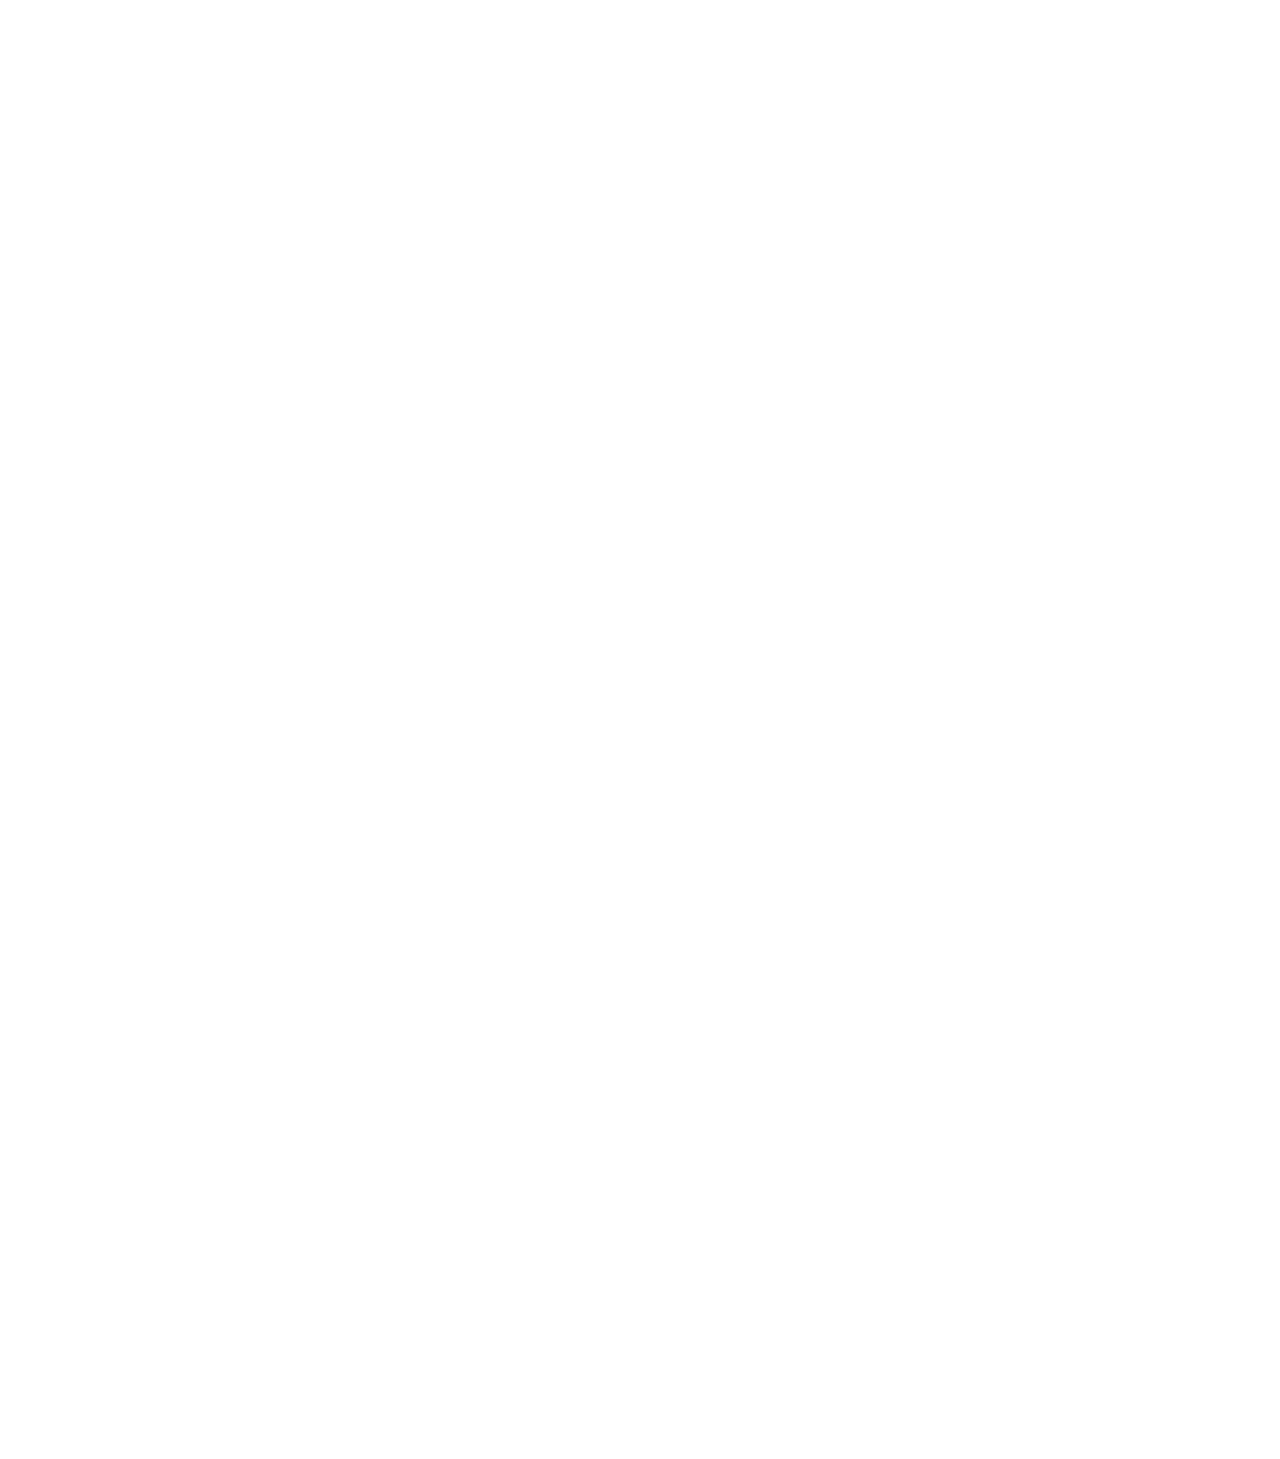
==== mentions-legales.html @ 6bdedeeb "JcP portfolio website" ====
<!DOCTYPE html>
<html lang="fr">
  <head>
    <meta charset="utf-8">
    <meta name="description" content="Mentions légales du portfolio photographique de Jean-Christophe Parfait.">
    <meta name="viewport" content="width=device-width, initial-scale=1.0">

    <title>Mentions légales | Jean-Christophe Parfait</title>

    <link rel="stylesheet" href="style.css">
  </head>

  <body class="legal-page">
    <header class="site-header legal-header">
      <a href="index.html" class="site-title">
        Jean-Christophe Parfait
      </a>

      <nav class="site-nav">
        <ul>
          <li>
            <a href="series.html">Serie/Travail</a>
          </li>
          <li>
            <a href="info.html">Info</a>
          </li>
        </ul>
      </nav>
    </header>

    <main class="legal-container">
      <h1>Mentions légales</h1>

      <section>
        <h2>Éditeur du site</h2>

        <p>
          Le présent site est édité par Jean-Christophe Parfait.
        </p>

        <p>
          Contact :
          <a href="mailto:contact@jcparfait.fr">contact@jcparfait.fr</a>
        </p>
      </section>

      <section>
        <h2>Hébergement</h2>

        <p>
          Ce site est hébergé par GitHub Pages.
        </p>

        <p>
          GitHub, Inc.<br>
          88 Colin P. Kelly Jr. Street<br>
          San Francisco, CA 94107<br>
          États-Unis
        </p>
      </section>

      <section>
        <h2>Propriété intellectuelle</h2>

        <p>
          L’ensemble des photographies, textes, images, éléments graphiques et contenus présents sur ce site sont la propriété de Jean-Christophe Parfait, sauf mention contraire.
        </p>

        <p>
          Toute reproduction, représentation, modification, diffusion ou exploitation, totale ou partielle, sans autorisation écrite préalable est interdite.
        </p>
      </section>

      <section>
        <h2>Droits d’auteur des photographies</h2>

        <p>
          Les photographies présentées sur ce site sont protégées par le droit d’auteur. Elles ne peuvent être utilisées, copiées, téléchargées, imprimées, modifiées ou diffusées sans autorisation préalable.
        </p>
      </section>

      <section>
        <h2>Données personnelles</h2>

        <p>
          Ce site ne collecte pas directement de données personnelles par formulaire ou espace utilisateur.
        </p>

        <p>
          Si vous contactez l’éditeur par email, les informations transmises seront utilisées uniquement pour répondre à votre demande.
        </p>
      </section>

      <section>
        <h2>Cookies</h2>

        <p>
          Ce site n’utilise pas de cookies de suivi publicitaire ou d’outil d’analyse d’audience intégré par l’éditeur.
        </p>
      </section>

      <section>
        <h2>Responsabilité</h2>

        <p>
          L’éditeur s’efforce de fournir des informations exactes et à jour, mais ne peut garantir l’absence d’erreurs ou d’omissions.
        </p>
      </section>
    </main>

    <footer class="site-footer legal-footer">
      <a href="index.html">©Jean-Christophe Parfait</a>
      <span>/</span>
      <a href="mentions-legales.html">Mentions légales</a>
    </footer>
  </body>
</html>
---- style.css ----
* {
  box-sizing: border-box;
}

body {
  margin: 0;
  font-family: Helvetica, Arial, sans-serif;
  color: white;
}

a {
  color: white;
  font-weight: 700;
  text-decoration: none;
}

a:hover {
  opacity: 0.7;
}

/* HOME PAGE */

.home-page {
  min-height: 100vh;
  background-image: url("images/home.jpg");
  background-size: cover;
  background-position: center;
  background-repeat: no-repeat;
  position: relative;
}

/* léger voile sombre pour rendre les textes lisibles */
.home-page::before {
  content: "";
  position: fixed;
  inset: 0;
  background: rgba(0, 0, 0, 0.12);
  pointer-events: none;
}

/* HEADER */

.site-header {
  position: fixed;
  top: 80px;
  left: 0;
  width: 100%;
  padding: 0 18vw;
  display: flex;
  justify-content: space-between;
  align-items: center;
  z-index: 2;
}

.site-title {
  font-size: 15px;
  line-height: 1;
}

.site-nav ul {
  margin: 0;
  padding: 0;
  display: flex;
  gap: 48px;
  list-style: none;
}

.site-nav a {
  font-size: 15px;
  line-height: 1;
}

/* MAIN */

.home-main {
  min-height: 100vh;
}

/* FOOTER */

.site-footer {
  position: fixed;
  left: 0;
  bottom: 54px;
  width: 100%;
  z-index: 2;
  text-align: center;
  font-size: 15px;
  color: white;
}

.site-footer span {
  margin: 0 4px;
}

/* RESPONSIVE */

@media (max-width: 1200px) {
  .site-header {
    padding: 0 12vw;
  }
}

@media (max-width: 768px) {
  .site-header {
    top: 40px;
    padding: 0 24px;
  }

  .site-title,
  .site-nav a,
  .site-footer {
    font-size: 13px;
  }

  .site-nav ul {
    gap: 24px;
  }

  .site-footer {
    bottom: 32px;
  }
}

@media (max-width: 576px) {
  .site-header {
    align-items: flex-start;
  }

  .site-nav ul {
    flex-direction: column;
    gap: 12px;
    text-align: right;
  }

  .site-footer {
    padding: 0 24px;
    line-height: 1.5;
  }
}

/* mentions legales */

.legal-page {
  min-height: 100vh;
  background-image: url("images/home.jpg");
  background-size: cover;
  background-position: center;
  background-repeat: no-repeat;
  position: relative;
}

.legal-page a {
  color: white;
}

.legal-header {
  position: static;
  padding: 56px 18vw 32px;
}

.legal-container {
  width: 640px;
  margin: 40px auto 80px;
}

.legal-container h1 {
  font-size: 28px;
  font-weight: 400;
  margin-bottom: 48px;
}

.legal-container h2 {
  font-size: 18px;
  font-weight: 400;
  margin-top: 40px;
  margin-bottom: 12px;
}

.legal-container p {
  font-size: 15px;
  line-height: 1.7;
  margin: 0 0 16px;
}

.legal-footer {
  position: static;
  margin: 80px 0 40px;
  color: white;
}

@media (max-width: 768px) {
  .legal-header {
    padding: 40px 24px 24px;
  }

  .legal-container {
    width: auto;
    margin: 32px 24px 64px;
  }

  .legal-container h1 {
    font-size: 24px;
  }

  .legal-container h2 {
    font-size: 17px;
  }
}

/* infos */
.info-page {
  min-height: 100vh;
  background-image: url("images/home.jpg");
  background-size: cover;
  background-position: center;
  background-repeat: no-repeat;
  position: relative;
}

.info-page a {
  color: white;
}

.info-header {
  position: static;
  padding: 56px 18vw 32px;
}

.info-container {
  width: 640px;
  margin: 80px auto 120px;
}

.info-intro h1 {
  font-size: 24px;
  font-weight: 400;
  margin-bottom: 40px;
}

.info-intro p,
.info-contact p {
  font-size: 15px;
  line-height: 1.8;
  margin: 0 0 20px;
}

.info-contact {
  margin-top: 72px;
}

.info-contact a {
  text-decoration: underline;
}

.info-footer {
  position: static;
  margin: 80px 0 40px;
  color: white;
}

@media (max-width: 768px) {
  .info-header {
    padding: 40px 24px 24px;
  }

  .info-container {
    width: auto;
    margin: 56px 24px 96px;
  }

  .info-intro h1 {
    font-size: 22px;
  }

  .info-intro p,
  .info-contact p {
    font-size: 15px;
  }
}

/*serie*/
/* SERIES PAGE */

.series-page {
   min-height: 100vh;
  background-image: url("images/home.jpg");
  background-size: cover;
  background-position: center;
  background-repeat: no-repeat;
  position: relative;
}

.series-page a {
  color: white;
}

.series-header {
  position: static;
  padding: 56px 18vw 48px;
}

.series-container {
  width: min(1200px, calc(100% - 48px));
  margin: 0 auto 96px;
}

.gallery {
  display: grid;
  grid-template-columns: repeat(4, 1fr);
  gap: 18px;
}

.gallery-item {
  display: block;
  width: 100%;
  aspect-ratio: 4 / 5;
  padding: 0;
  border: 0;
  background: none;
  cursor: pointer;
  overflow: hidden;
}

.gallery-item img {
  width: 100%;
  height: 100%;
  object-fit: cover;
  display: block;
  transition: opacity 0.25s ease, transform 0.25s ease;
}

.gallery-item:hover img {
  opacity: 0.75;
  transform: scale(1.02);
}

.series-footer {
  position: static;
  margin: 80px 0 40px;
  color: white;
}

/* LIGHTBOX */

.lightbox {
  position: fixed;
  inset: 0;
  z-index: 50;
  display: none;
  align-items: center;
  justify-content: center;
  background-color: rgba(255, 255, 255, 0.6);
}

.lightbox.is-open {
  display: flex;
}

.lightbox-image {
  max-width: 86vw;
  max-height: 86vh;
  object-fit: contain;
  display: block;
}

.lightbox-close,
.lightbox-arrow {
  position: fixed;
  border: 0;
  background: none;
  color: #111111;
  cursor: pointer;
  font-family: Helvetica, Arial, sans-serif;
  line-height: 1;
}

.lightbox-close {
  top: 32px;
  right: 40px;
  font-size: 42px;
}

.lightbox-arrow {
  top: 50%;
  transform: translateY(-50%);
  font-size: 72px;
  font-weight: 200;
}

.lightbox-prev {
  left: 40px;
}

.lightbox-next {
  right: 40px;
}

.lightbox-close:hover,
.lightbox-arrow:hover {
  opacity: 0.5;
}

/* RESPONSIVE SERIES */

@media (max-width: 992px) {
  .series-header {
    padding: 48px 10vw 40px;
  }

  .gallery {
    grid-template-columns: repeat(3, 1fr);
    gap: 14px;
  }
}

@media (max-width: 768px) {
  .series-header {
    padding: 40px 24px 32px;
  }

  .series-container {
    width: calc(100% - 32px);
  }

  .gallery {
    grid-template-columns: repeat(2, 1fr);
    gap: 12px;
  }

  .lightbox-image {
    max-width: 82vw;
    max-height: 82vh;
  }

  .lightbox-close {
    top: 24px;
    right: 24px;
    font-size: 36px;
  }

  .lightbox-arrow {
    font-size: 56px;
  }

  .lightbox-prev {
    left: 18px;
  }

  .lightbox-next {
    right: 18px;
  }
}

@media (max-width: 576px) {
  .gallery {
    grid-template-columns: repeat(2, 1fr);
    gap: 8px;
  }

  .gallery-item {
    aspect-ratio: 3 / 4;
  }

  .lightbox-image {
    max-width: 88vw;
    max-height: 78vh;
  }
}
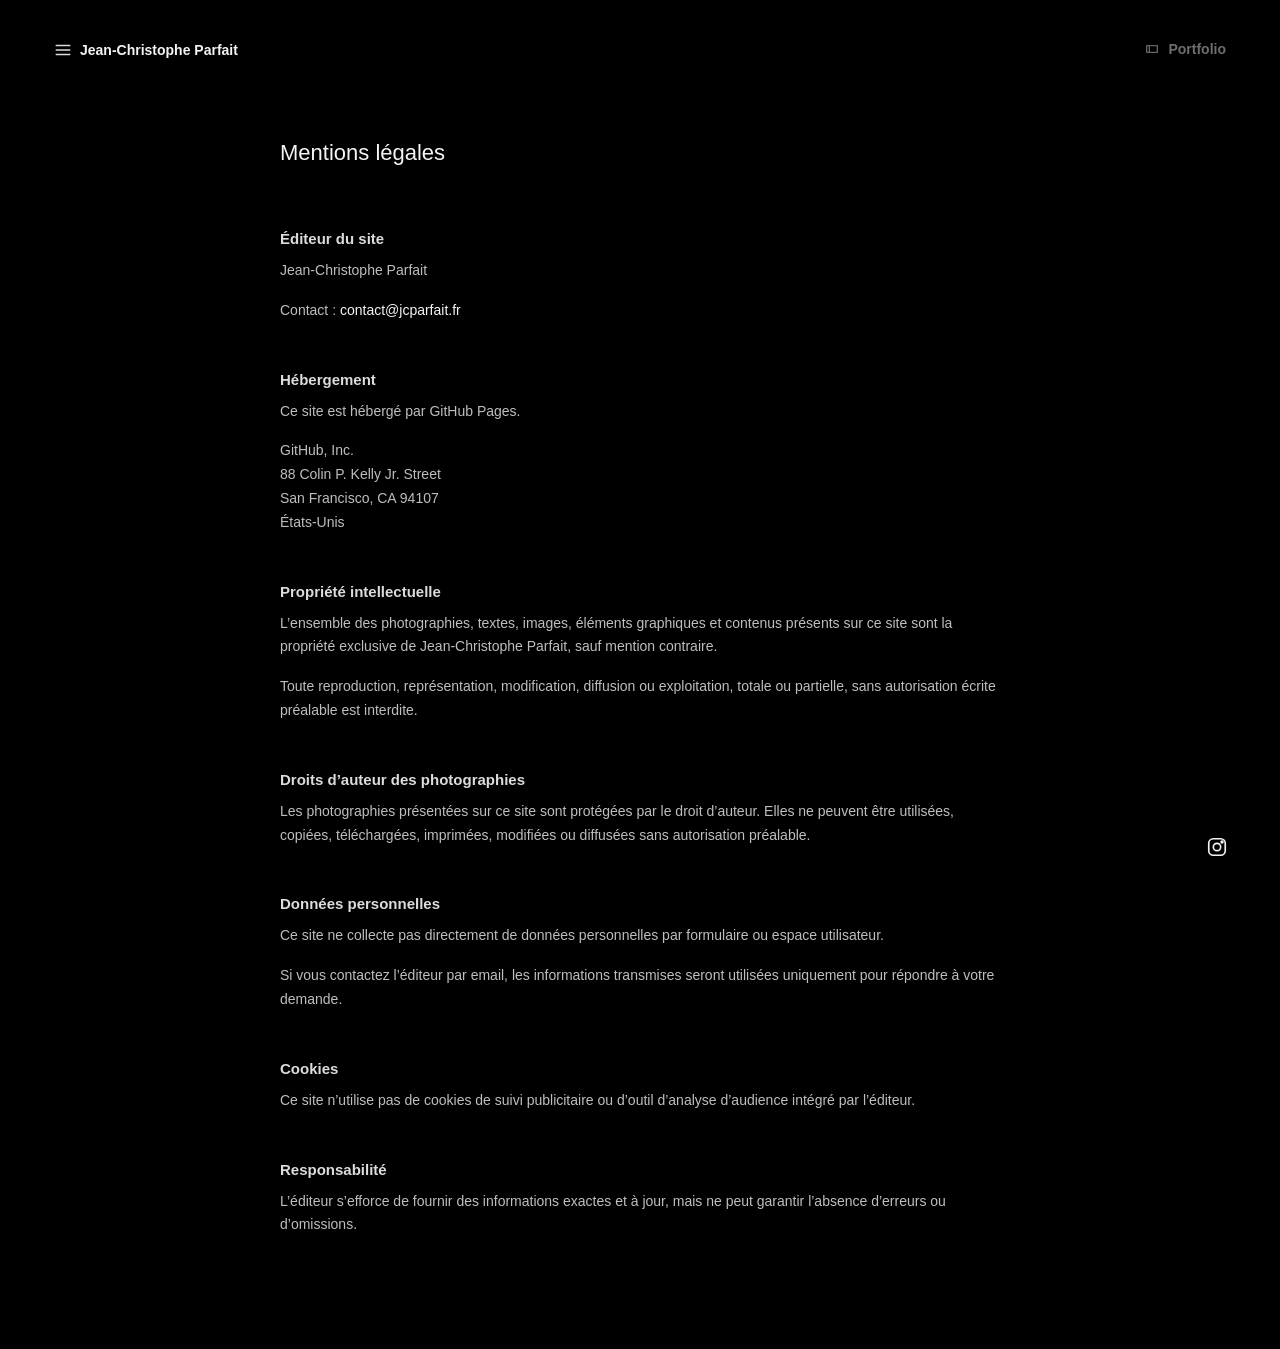
==== commit a8b6e472: "Create new website" ====
--- a/mentions-legales.html
+++ b/mentions-legales.html
@@ -11,42 +11,40 @@
   </head>
 
   <body class="legal-page">
-    <header class="site-header legal-header">
+    <header class="site-header">
       <a href="index.html" class="site-title">
-        Jean-Christophe Parfait
+        <svg class="header-icon" viewBox="0 0 24 24" aria-hidden="true">
+          <path d="M3 6h18M3 12h18M3 18h18"></path>
+        </svg>
+        <span>Jean-Christophe Parfait</span>
       </a>
 
-      <nav class="site-nav">
-        <ul>
-          <li>
-            <a href="series.html">Serie/Travail</a>
-          </li>
-          <li>
-            <a href="info.html">Info</a>
-          </li>
-        </ul>
+      <nav class="view-nav" aria-label="Navigation principale">
+        <a href="index.html" class="view-button">
+          <svg class="header-icon" viewBox="0 0 24 24" aria-hidden="true">
+            <path d="M4 7h16v10H4z"></path>
+            <path d="M8 7v10"></path>
+          </svg>
+          <span>Portfolio</span>
+        </a>
       </nav>
     </header>
 
-    <main class="legal-container">
-      <h1>Mentions légales</h1>
+    <main class="legal-main">
+      <section class="legal-content">
+        <h1>Mentions légales</h1>
 
-      <section>
         <h2>Éditeur du site</h2>
-
         <p>
-          Le présent site est édité par Jean-Christophe Parfait.
+          Jean-Christophe Parfait
         </p>
 
         <p>
           Contact :
           <a href="mailto:contact@jcparfait.fr">contact@jcparfait.fr</a>
         </p>
-      </section>
 
-      <section>
         <h2>Hébergement</h2>
-
         <p>
           Ce site est hébergé par GitHub Pages.
         </p>
@@ -57,31 +55,22 @@
           San Francisco, CA 94107<br>
           États-Unis
         </p>
-      </section>
 
-      <section>
         <h2>Propriété intellectuelle</h2>
-
         <p>
-          L’ensemble des photographies, textes, images, éléments graphiques et contenus présents sur ce site sont la propriété de Jean-Christophe Parfait, sauf mention contraire.
+          L’ensemble des photographies, textes, images, éléments graphiques et contenus présents sur ce site sont la propriété exclusive de Jean-Christophe Parfait, sauf mention contraire.
         </p>
 
         <p>
           Toute reproduction, représentation, modification, diffusion ou exploitation, totale ou partielle, sans autorisation écrite préalable est interdite.
         </p>
-      </section>
 
-      <section>
         <h2>Droits d’auteur des photographies</h2>
-
         <p>
           Les photographies présentées sur ce site sont protégées par le droit d’auteur. Elles ne peuvent être utilisées, copiées, téléchargées, imprimées, modifiées ou diffusées sans autorisation préalable.
         </p>
-      </section>
 
-      <section>
         <h2>Données personnelles</h2>
-
         <p>
           Ce site ne collecte pas directement de données personnelles par formulaire ou espace utilisateur.
         </p>
@@ -89,29 +78,30 @@
         <p>
           Si vous contactez l’éditeur par email, les informations transmises seront utilisées uniquement pour répondre à votre demande.
         </p>
-      </section>
 
-      <section>
         <h2>Cookies</h2>
-
         <p>
           Ce site n’utilise pas de cookies de suivi publicitaire ou d’outil d’analyse d’audience intégré par l’éditeur.
         </p>
-      </section>
 
-      <section>
         <h2>Responsabilité</h2>
-
         <p>
           L’éditeur s’efforce de fournir des informations exactes et à jour, mais ne peut garantir l’absence d’erreurs ou d’omissions.
         </p>
       </section>
     </main>
 
-    <footer class="site-footer legal-footer">
-      <a href="index.html">©Jean-Christophe Parfait</a>
-      <span>/</span>
-      <a href="mentions-legales.html">Mentions légales</a>
-    </footer>
+    <a
+      href="https://www.instagram.com/j.c_parfait/"
+      class="instagram-fixed"
+      target="_blank"
+      aria-label="Instagram de Jean-Christophe Parfait"
+    >
+      <svg class="instagram-icon" viewBox="0 0 24 24" aria-hidden="true">
+        <rect x="3" y="3" width="18" height="18" rx="5"></rect>
+        <circle cx="12" cy="12" r="4"></circle>
+        <circle cx="17.5" cy="6.5" r="1"></circle>
+      </svg>
+    </a>
   </body>
 </html>
--- a/style.css
+++ b/style.css
@@ -2,346 +2,329 @@
   box-sizing: border-box;
 }
 
+html {
+  scroll-behavior: smooth;
+}
+
 body {
   margin: 0;
+  background-color: #000000;
+  color: #f4f4f4;
   font-family: Helvetica, Arial, sans-serif;
-  color: white;
+  font-size: 14px;
+}
+
+button {
+  font: inherit;
+}
+
+a,
+button {
+  color: #f4f4f4;
 }
 
 a {
-  color: white;
+  text-decoration: none;
+}
+
+a:hover,
+button:hover {
+  opacity: 0.65;
+}
+
+/* HEADER */
+
+.site-header {
+  position: fixed;
+  top: 0;
+  left: 0;
+  z-index: 20;
+  width: 100%;
+  padding: 32px 42px;
+  display: flex;
+  justify-content: space-between;
+  align-items: flex-start;
+  pointer-events: none;
+}
+
+.site-title,
+.view-button {
+  pointer-events: auto;
+  border: 0;
+  padding: 9px 12px;
+  background: rgba(0, 0, 0, 0.82);
+  color: #f4f4f4;
+  font-size: 14px;
   font-weight: 700;
   text-decoration: none;
-}
-
-a:hover {
-  opacity: 0.7;
-}
-
-/* HOME PAGE */
-
-.home-page {
+  cursor: pointer;
+  appearance: none;
+  -webkit-appearance: none;
+  display: inline-flex;
+  align-items: center;
+  gap: 8px;
+  border-radius: 8px;
+}
+
+.site-title:hover,
+.view-button:hover {
+  text-decoration: none;
+}
+
+.view-nav {
+  display: flex;
+  gap: 8px;
+  padding: 0;
+  background: rgba(0, 0, 0, 0.82);
+  border-radius: 8px;
+}
+
+.view-button {
+  opacity: 0.45;
+}
+
+.view-button.is-active {
+  opacity: 1;
+}
+
+.header-icon {
+  width: 18px;
+  height: 18px;
+  display: block;
+  fill: none;
+  stroke: currentColor;
+  stroke-width: 2;
+  stroke-linecap: round;
+  stroke-linejoin: round;
+  opacity: 0.9;
+}
+
+.view-button .header-icon {
+  width: 16px;
+  height: 16px;
+}
+
+/* INFO PANEL */
+
+.info-panel {
+  position: fixed;
+  top: 76px;
+  left: 42px;
+  z-index: 30;
+  width: min(420px, calc(100vw - 84px));
+  padding: 28px;
+  background-color: rgba(0, 0, 0, 0.92);
+  border: 1px solid rgba(255, 255, 255, 0.18);
+  color: #f4f4f4;
+  opacity: 0;
+  transform: translateY(-8px);
+  pointer-events: none;
+  transition: opacity 0.18s ease, transform 0.18s ease;
+}
+
+.info-panel.is-open {
+  opacity: 1;
+  transform: translateY(0);
+  pointer-events: auto;
+}
+
+.info-close {
+  position: absolute;
+  top: 14px;
+  right: 16px;
+  border: 0;
+  background: none;
+  color: #f4f4f4;
+  font-size: 18px;
+  line-height: 1;
+  cursor: pointer;
+  appearance: none;
+  -webkit-appearance: none;
+  border-radius: 5px;
+}
+
+.info-content {
+  padding-right: 24px;
+}
+
+.info-kicker {
+  margin-top: 0;
+  font-weight: 700;
+}
+
+.info-content p {
+  margin: 0 0 18px;
+  line-height: 1.65;
+}
+
+.info-content a {
+  color: rgb(176, 176, 176);
+}
+
+.info-content a:hover {
+  opacity: 0.65;
+  text-decoration: none;
+}
+
+/* MAIN */
+
+.portfolio-main {
   min-height: 100vh;
-  background-image: url("images/home.jpg");
-  background-size: cover;
-  background-position: center;
-  background-repeat: no-repeat;
-  position: relative;
-}
-
-/* léger voile sombre pour rendre les textes lisibles */
-.home-page::before {
-  content: "";
-  position: fixed;
-  inset: 0;
-  background: rgba(0, 0, 0, 0.12);
-  pointer-events: none;
-}
-
-/* HEADER */
-
-.site-header {
-  position: fixed;
-  top: 80px;
-  left: 0;
+  padding: 100px 32px 80px;
+}
+
+/* VIEWS */
+
+.gallery-view,
+.flow-view {
+  display: none;
+}
+
+.gallery-view.is-visible,
+.flow-view.is-visible {
+  display: block;
+}
+
+/* GRID */
+
+.grid-gallery {
   width: 100%;
-  padding: 0 18vw;
-  display: flex;
-  justify-content: space-between;
-  align-items: center;
-  z-index: 2;
-}
-
-.site-title {
-  font-size: 15px;
-  line-height: 1;
-}
-
-.site-nav ul {
-  margin: 0;
-  padding: 0;
-  display: flex;
-  gap: 48px;
-  list-style: none;
-}
-
-.site-nav a {
-  font-size: 15px;
-  line-height: 1;
-}
-
-/* MAIN */
-
-.home-main {
-  min-height: 100vh;
-}
-
-/* FOOTER */
-
-.site-footer {
-  position: fixed;
-  left: 0;
-  bottom: 54px;
-  width: 100%;
-  z-index: 2;
-  text-align: center;
-  font-size: 15px;
-  color: white;
-}
-
-.site-footer span {
-  margin: 0 4px;
-}
-
-/* RESPONSIVE */
-
-@media (max-width: 1200px) {
-  .site-header {
-    padding: 0 12vw;
-  }
-}
-
-@media (max-width: 768px) {
-  .site-header {
-    top: 40px;
-    padding: 0 24px;
-  }
-
-  .site-title,
-  .site-nav a,
-  .site-footer {
-    font-size: 13px;
-  }
-
-  .site-nav ul {
-    gap: 24px;
-  }
-
-  .site-footer {
-    bottom: 32px;
-  }
-}
-
-@media (max-width: 576px) {
-  .site-header {
-    align-items: flex-start;
-  }
-
-  .site-nav ul {
-    flex-direction: column;
-    gap: 12px;
-    text-align: right;
-  }
-
-  .site-footer {
-    padding: 0 24px;
-    line-height: 1.5;
-  }
-}
-
-/* mentions legales */
-
-.legal-page {
-  min-height: 100vh;
-  background-image: url("images/home.jpg");
-  background-size: cover;
-  background-position: center;
-  background-repeat: no-repeat;
-  position: relative;
-}
-
-.legal-page a {
-  color: white;
-}
-
-.legal-header {
-  position: static;
-  padding: 56px 18vw 32px;
-}
-
-.legal-container {
-  width: 640px;
-  margin: 40px auto 80px;
-}
-
-.legal-container h1 {
-  font-size: 28px;
-  font-weight: 400;
-  margin-bottom: 48px;
-}
-
-.legal-container h2 {
-  font-size: 18px;
-  font-weight: 400;
-  margin-top: 40px;
-  margin-bottom: 12px;
-}
-
-.legal-container p {
-  font-size: 15px;
-  line-height: 1.7;
-  margin: 0 0 16px;
-}
-
-.legal-footer {
-  position: static;
-  margin: 80px 0 40px;
-  color: white;
-}
-
-@media (max-width: 768px) {
-  .legal-header {
-    padding: 40px 24px 24px;
-  }
-
-  .legal-container {
-    width: auto;
-    margin: 32px 24px 64px;
-  }
-
-  .legal-container h1 {
-    font-size: 24px;
-  }
-
-  .legal-container h2 {
-    font-size: 17px;
-  }
-}
-
-/* infos */
-.info-page {
-  min-height: 100vh;
-  background-image: url("images/home.jpg");
-  background-size: cover;
-  background-position: center;
-  background-repeat: no-repeat;
-  position: relative;
-}
-
-.info-page a {
-  color: white;
-}
-
-.info-header {
-  position: static;
-  padding: 56px 18vw 32px;
-}
-
-.info-container {
-  width: 640px;
-  margin: 80px auto 120px;
-}
-
-.info-intro h1 {
-  font-size: 24px;
-  font-weight: 400;
-  margin-bottom: 40px;
-}
-
-.info-intro p,
-.info-contact p {
-  font-size: 15px;
-  line-height: 1.8;
-  margin: 0 0 20px;
-}
-
-.info-contact {
-  margin-top: 72px;
-}
-
-.info-contact a {
-  text-decoration: underline;
-}
-
-.info-footer {
-  position: static;
-  margin: 80px 0 40px;
-  color: white;
-}
-
-@media (max-width: 768px) {
-  .info-header {
-    padding: 40px 24px 24px;
-  }
-
-  .info-container {
-    width: auto;
-    margin: 56px 24px 96px;
-  }
-
-  .info-intro h1 {
-    font-size: 22px;
-  }
-
-  .info-intro p,
-  .info-contact p {
-    font-size: 15px;
-  }
-}
-
-/*serie*/
-/* SERIES PAGE */
-
-.series-page {
-   min-height: 100vh;
-  background-image: url("images/home.jpg");
-  background-size: cover;
-  background-position: center;
-  background-repeat: no-repeat;
-  position: relative;
-}
-
-.series-page a {
-  color: white;
-}
-
-.series-header {
-  position: static;
-  padding: 56px 18vw 48px;
-}
-
-.series-container {
-  width: min(1200px, calc(100% - 48px));
-  margin: 0 auto 96px;
-}
-
-.gallery {
+  margin: 0 auto;
   display: grid;
   grid-template-columns: repeat(4, 1fr);
-  gap: 18px;
-}
-
-.gallery-item {
+  gap: 24px;
+}
+
+.grid-card {
+  width: 100%;
+}
+
+.grid-item {
+  position: relative;
   display: block;
   width: 100%;
-  aspect-ratio: 4 / 5;
+  aspect-ratio: 3 / 4;
   padding: 0;
   border: 0;
   background: none;
   cursor: pointer;
   overflow: hidden;
-}
-
-.gallery-item img {
+  border-radius: 5px;
+  appearance: none;
+  -webkit-appearance: none;
+}
+
+.grid-item img {
   width: 100%;
   height: 100%;
+  display: block;
   object-fit: cover;
+  object-position: center;
+  filter: grayscale(100%);
+  transition: opacity 0.2s ease, transform 0.2s ease, filter 0.2s ease;
+}
+
+.grid-item::after {
+  content: "";
+  position: absolute;
+  inset: 0;
+  pointer-events: none;
+  background: radial-gradient(
+    circle at center,
+    rgba(0, 0, 0, 0) 48%,
+    rgba(0, 0, 0, 0.42) 100%
+  );
+  opacity: 0.85;
+  transition: opacity 0.2s ease;
+}
+
+.grid-item:hover img {
+  opacity: 0.9;
+  transform: scale(1.025);
+  filter: grayscale(0%);
+}
+
+.grid-item:hover::after {
+  opacity: 0.45;
+}
+
+/* PHOTO METADATA UNDER GRID */
+
+.photo-meta {
+  min-height: 38px;
+  margin-top: 10px;
+  color: rgba(244, 244, 244, 0.62);
+  font-size: 12px;
+  line-height: 1.4;
+}
+
+.photo-meta p {
+  margin: 0;
+}
+
+.photo-meta-main {
+  color: rgba(244, 244, 244, 0.86);
+  font-weight: 500;
+}
+
+.photo-meta-secondary {
+  margin-top: 2px;
+  color: rgba(244, 244, 244, 0.42);
+}
+
+/* FLOW */
+
+.flow-view {
+  width: 100%;
+}
+
+.flow-gallery {
+  height: calc(100vh - 120px);
+  width: 100%;
+  display: flex;
+  align-items: center;
+  gap: 28px;
+  overflow-x: auto;
+  overflow-y: hidden;
+  padding: 0 36vw;
+  scroll-snap-type: x mandatory;
+  scrollbar-width: none;
+}
+
+.flow-gallery::-webkit-scrollbar {
+  display: none;
+}
+
+.flow-item {
+  flex: 0 0 auto;
+  height: 72vh;
+  margin: 0;
+  display: flex;
+  justify-content: center;
+  align-items: center;
+  scroll-snap-align: center;
+}
+
+.flow-item img {
+  height: 100%;
+  width: auto;
+  max-width: none;
+  object-fit: contain;
   display: block;
-  transition: opacity 0.25s ease, transform 0.25s ease;
-}
-
-.gallery-item:hover img {
-  opacity: 0.75;
-  transform: scale(1.02);
-}
-
-.series-footer {
-  position: static;
-  margin: 80px 0 40px;
-  color: white;
+  cursor: pointer;
+  filter: grayscale(100%);
+  transform: scale(0.82);
+  opacity: 0.45;
+  transition: transform 0.06s linear, opacity 0.06s linear, filter 0.06s linear;
+  will-change: transform, opacity, filter;
+  border-radius: 5px;
 }
 
 /* LIGHTBOX */
+
+.no-scroll {
+  overflow: hidden;
+}
 
 .lightbox {
   position: fixed;
@@ -350,7 +333,10 @@
   display: none;
   align-items: center;
   justify-content: center;
-  background-color: rgba(255, 255, 255, 0.6);
+  padding: 48px;
+  background-color: rgba(0, 0, 0, 0.72);
+  backdrop-filter: blur(2px);
+  cursor: pointer;
 }
 
 .lightbox.is-open {
@@ -358,112 +344,311 @@
 }
 
 .lightbox-image {
-  max-width: 86vw;
-  max-height: 86vh;
+  max-width: 72vw;
+  max-height: 84vh;
   object-fit: contain;
   display: block;
-}
-
-.lightbox-close,
-.lightbox-arrow {
+  cursor: default;
+  opacity: 0;
+  transform: scale(0.72);
+  border-radius: 5px;
+}
+
+.lightbox.is-open .lightbox-image {
+  animation: lightboxImageReveal 0.42s cubic-bezier(0.16, 1, 0.3, 1) forwards;
+}
+
+@keyframes lightboxImageReveal {
+  from {
+    opacity: 0;
+    transform: scale(0.72);
+  }
+
+  to {
+    opacity: 1;
+    transform: scale(1);
+  }
+}
+
+.lightbox-meta {
   position: fixed;
-  border: 0;
-  background: none;
-  color: #111111;
-  cursor: pointer;
-  font-family: Helvetica, Arial, sans-serif;
-  line-height: 1;
-}
-
-.lightbox-close {
-  top: 32px;
-  right: 40px;
-  font-size: 42px;
-}
-
-.lightbox-arrow {
   top: 50%;
+  right: 48px;
+  z-index: 51;
+  width: 220px;
+  color: #f4f4f4;
   transform: translateY(-50%);
-  font-size: 72px;
-  font-weight: 200;
-}
-
-.lightbox-prev {
-  left: 40px;
-}
-
-.lightbox-next {
-  right: 40px;
-}
-
-.lightbox-close:hover,
-.lightbox-arrow:hover {
-  opacity: 0.5;
-}
-
-/* RESPONSIVE SERIES */
-
-@media (max-width: 992px) {
-  .series-header {
-    padding: 48px 10vw 40px;
-  }
-
-  .gallery {
+  opacity: 0;
+  pointer-events: auto;
+}
+
+.lightbox.is-open .lightbox-meta {
+  animation: lightboxMetaReveal 0.28s ease 0.42s forwards;
+}
+
+@keyframes lightboxMetaReveal {
+  from {
+    opacity: 0;
+    transform: translateY(-50%) translateX(16px);
+  }
+
+  to {
+    opacity: 1;
+    transform: translateY(-50%) translateX(0);
+  }
+}
+
+.lightbox-meta-main,
+.lightbox-meta-secondary {
+  margin: 0;
+  font-size: 13px;
+  line-height: 1.5;
+  min-height: 18px;
+}
+
+.lightbox-meta-main {
+  color: rgba(244, 244, 244, 0.92);
+  font-weight: 500;
+}
+
+.lightbox-meta-secondary {
+  margin-top: 6px;
+  color: rgba(244, 244, 244, 0.48);
+}
+
+/* FIXED INSTAGRAM */
+
+.instagram-fixed {
+  position: fixed;
+  right: 42px;
+  bottom: 32px;
+  z-index: 25;
+  width: 42px;
+  height: 42px;
+  padding: 10px;
+  border-radius: 50%;
+  background: rgba(0, 0, 0, 0.82);
+  color: #f4f4f4;
+  display: flex;
+  align-items: center;
+  justify-content: center;
+  text-decoration: none;
+}
+
+.instagram-fixed:hover {
+  opacity: 0.65;
+}
+
+.instagram-icon {
+  width: 22px;
+  height: 22px;
+  display: block;
+  fill: none;
+  stroke: currentColor;
+  stroke-width: 1.8;
+  stroke-linecap: round;
+  stroke-linejoin: round;
+}
+
+/* LEGAL PAGE */
+
+.legal-page {
+  min-height: 100vh;
+  background-color: #000000;
+  color: #f4f4f4;
+}
+
+.legal-main {
+  min-height: 100vh;
+  padding: 140px 32px 96px;
+}
+
+.legal-content {
+  width: min(720px, 100%);
+  margin: 0 auto;
+  color: rgba(244, 244, 244, 0.78);
+}
+
+.legal-content h1 {
+  margin: 0 0 64px;
+  color: #f4f4f4;
+  font-size: 22px;
+  font-weight: 500;
+}
+
+.legal-content h2 {
+  margin: 48px 0 12px;
+  color: rgba(244, 244, 244, 0.9);
+  font-size: 15px;
+  font-weight: 600;
+}
+
+.legal-content p {
+  margin: 0 0 16px;
+  font-size: 14px;
+  line-height: 1.7;
+}
+
+.legal-content a {
+  color: #f4f4f4;
+  text-decoration: none;
+}
+
+.legal-content a:hover {
+  opacity: 0.65;
+}
+
+/* RESPONSIVE */
+
+@media (max-width: 1200px) {
+  .grid-gallery {
     grid-template-columns: repeat(3, 1fr);
-    gap: 14px;
-  }
-}
-
-@media (max-width: 768px) {
-  .series-header {
-    padding: 40px 24px 32px;
-  }
-
-  .series-container {
-    width: calc(100% - 32px);
-  }
-
-  .gallery {
+    gap: 20px;
+  }
+}
+
+@media (max-width: 900px) {
+  .site-header {
+    padding: 28px 28px;
+  }
+
+  .portfolio-main {
+    padding: 100px 24px 64px;
+  }
+
+  .grid-gallery {
     grid-template-columns: repeat(2, 1fr);
-    gap: 12px;
-  }
-
-  .lightbox-image {
-    max-width: 82vw;
-    max-height: 82vh;
-  }
-
-  .lightbox-close {
-    top: 24px;
-    right: 24px;
-    font-size: 36px;
-  }
-
-  .lightbox-arrow {
-    font-size: 56px;
-  }
-
-  .lightbox-prev {
-    left: 18px;
-  }
-
-  .lightbox-next {
-    right: 18px;
-  }
-}
-
-@media (max-width: 576px) {
-  .gallery {
-    grid-template-columns: repeat(2, 1fr);
-    gap: 8px;
-  }
-
-  .gallery-item {
-    aspect-ratio: 3 / 4;
+    gap: 16px;
+  }
+
+  .flow-gallery {
+    gap: 22px;
+    padding: 0 28vw;
+  }
+
+  .flow-item {
+    height: 68vh;
+  }
+
+  .info-panel {
+    top: 68px;
+    left: 28px;
+    width: calc(100vw - 56px);
+  }
+
+  .lightbox {
+    padding: 32px;
   }
 
   .lightbox-image {
     max-width: 88vw;
-    max-height: 78vh;
-  }
-}
+    max-height: 72vh;
+  }
+
+  .lightbox-meta {
+    top: auto;
+    right: auto;
+    left: 32px;
+    bottom: 32px;
+    width: calc(100vw - 64px);
+    transform: none;
+  }
+
+  .lightbox.is-open .lightbox-meta {
+    animation: lightboxMetaRevealMobile 0.28s ease 0.42s forwards;
+  }
+
+  @keyframes lightboxMetaRevealMobile {
+    from {
+      opacity: 0;
+      transform: translateY(12px);
+    }
+
+    to {
+      opacity: 1;
+      transform: translateY(0);
+    }
+  }
+}
+
+@media (max-width: 576px) {
+  .site-header {
+    padding: 24px 20px;
+  }
+
+  .site-title,
+  .view-button {
+    font-size: 13px;
+  }
+
+  .view-nav {
+    gap: 6px;
+  }
+
+  .header-icon {
+    width: 16px;
+    height: 16px;
+  }
+
+  .portfolio-main {
+    padding: 92px 16px 48px;
+  }
+
+  .grid-gallery {
+    grid-template-columns: 1fr;
+    gap: 18px;
+  }
+
+  .flow-gallery {
+    height: calc(100vh - 96px);
+    gap: 18px;
+    padding: 0 18vw;
+  }
+
+  .flow-item {
+    height: 64vh;
+  }
+
+  .lightbox {
+    padding: 20px;
+  }
+
+  .lightbox-image {
+    max-width: 92vw;
+    max-height: 68vh;
+  }
+
+  .lightbox-meta {
+    left: 20px;
+    bottom: 24px;
+    width: calc(100vw - 40px);
+  }
+
+  .info-panel {
+    top: 64px;
+    left: 20px;
+    width: calc(100vw - 40px);
+    padding: 24px;
+  }
+
+  .instagram-fixed {
+    right: 20px;
+    bottom: 20px;
+    width: 38px;
+    height: 38px;
+    padding: 9px;
+  }
+
+  .legal-main {
+    padding: 120px 20px 80px;
+  }
+
+  .legal-content h1 {
+    font-size: 20px;
+    margin-bottom: 48px;
+  }
+
+  .legal-content h2 {
+    margin-top: 40px;
+  }
+}
